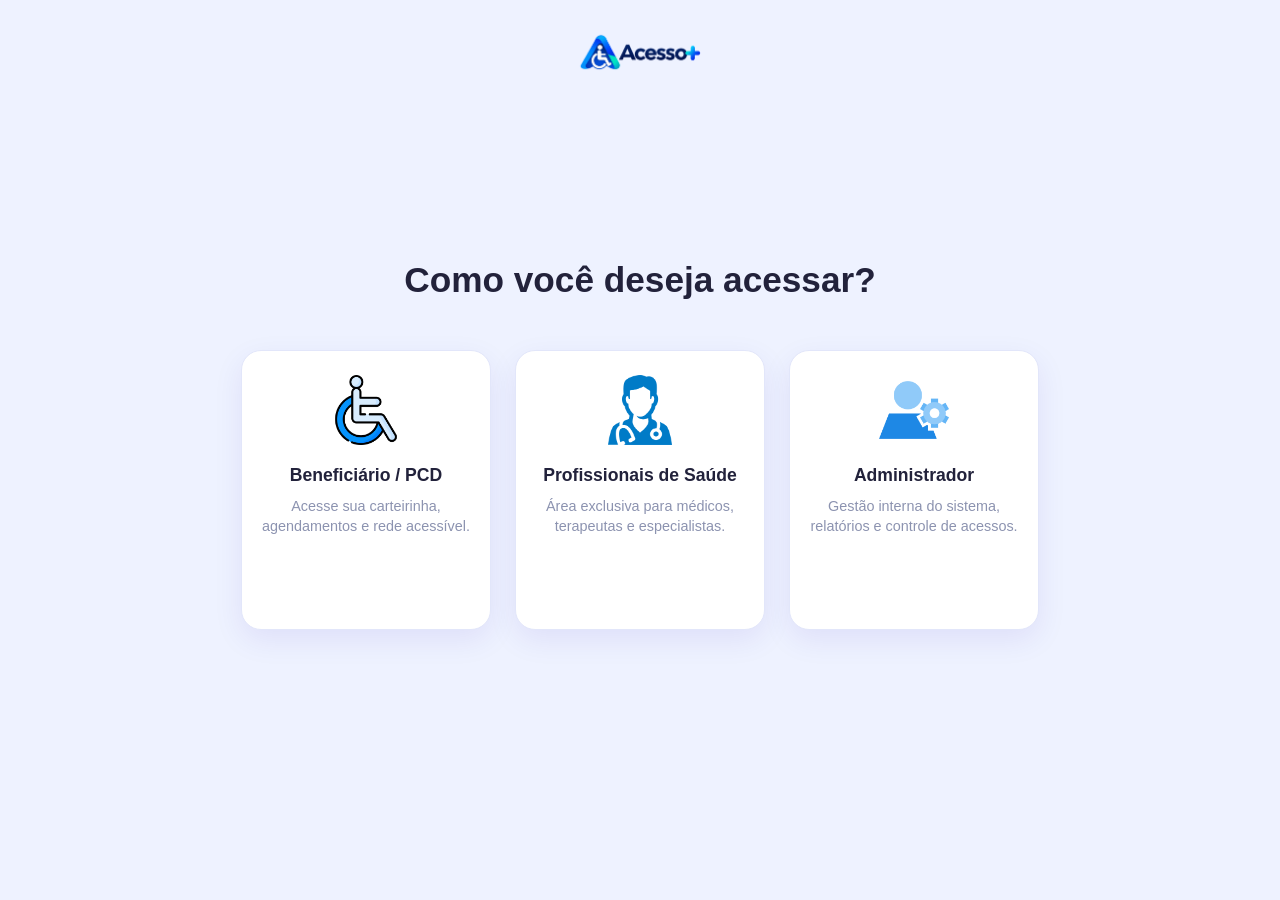
==== escolhaLogin.html @ d6312d25 "primeiro commit" ====
<!DOCTYPE html>
<html lang="pt-br">
<head>
    <meta charset="UTF-8">
    <meta name="viewport" content="width=device-width, initial-scale=1.0">
    <link rel="stylesheet" href="css/escolhaLogin.css">
    <title>Acesso+</title>
</head>
<body>

    <header>
        <a href="index.html" class="logo-card"><img src="img/logo.png" alt="Logo Acesso+ e Voltar para tela inicial" ></a>
    </header>

    <main>
        <h1>Como você deseja acessar?</h1>
        <div class="cards">
            <a href="loginUser.html" class="card-link">
                <div class="card-content">
                    <img src="img/pcd.png" alt="Imagem PCD" class="card-img">
                    <div class="card-body">
                        <h3 class="card-title">Beneficiário / PCD</h3>
                        <p class="card-description">Acesse sua carteirinha, agendamentos e rede acessível.</p>
                    </div>
                </div>
            </a>

            <a href="loginProfissional.html" class="card-link">
                <div class="card-content">
                    <img src="img/medico.png" alt="Imagem Médico" class="card-img">
                    <div class="card-body">
                        <h3 class="card-title">Profissionais de Saúde</h3>
                        <p class="card-description">Área exclusiva para médicos, terapeutas e especialistas.</p>
                    </div>
                </div>
            </a>

            <a href="#" class="card-link">
                <div class="card-content">
                    <img src="img/engrenagem-do-administrador.png" alt="Imagem Administrador" class="card-img">
                    <div class="card-body">
                        <h3 class="card-title">Administrador</h3>
                        <p class="card-description">Gestão interna do sistema, relatórios e controle de acessos.</p>
                    </div>
                </div>
            </a>

        </div>
    </main>
    <script src="js/escolhaLogin.js"></script>
</body>
</html>
---- css/escolhaLogin.css ----
* {
    box-sizing: border-box;
    margin: 0;
    padding: 0;
    font-family: "Roboto", sans-serif;
}

body {
    background-color: #eef2ff; /* Mantém a mesma cor de fundo das outras telas */
    min-height: 100vh;
    display: flex;
    justify-content: center;
    align-items: center;
}

.logo-card {
    position: absolute;
    top: 28px;                   
    left: 50%;                   
    transform: translateX(-50%); 
    z-index: 20;                 /* Garante que fique acima de tudo */
    display: inline-block;
    cursor: pointer;             
}

.logo-card img {
    height: 48px;                
    width: auto;
    display: block;
    transition: transform 0.2s ease;
}

.logo-card:hover img {
    transform: scale(1.05);      
}

main {
    text-align: center;
    width: 100%;
    max-width: 1200px;
    padding: 40px 20px;
}

h1 {
    margin-bottom: 40px;
    color: #22223B; /* Cor escura padrão da tipografia do seu sistema */
    font-size: 2.2rem;
    font-weight: 700;
}

.cards {
    display: flex;
    flex-wrap: wrap;
    justify-content: center;
    gap: 24px; /* Ajustado de 10vw para um espaçamento mais proporcional */
    padding: 10px;
}

/* Removido sublinhado e estilos padrões da tag <a> */
.card-link {
    text-decoration: none;
    color: inherit;
}

.card-content {
    width: 250px;
    min-height: 280px;
    display: flex;
    flex-direction: column;
    align-items: center;
    background-color: #ffffff;
    border-radius: 20px;
    box-shadow: 0 10px 30px rgba(56, 0, 176, 0.08); /* Mesma sombra usada nos inputs/cards */
    border: 1px solid #e2e6fa;
    padding: 24px 16px;
    transition: all 0.3s ease;
    cursor: pointer;
}

/* Efeito Hover suave */
.card-content:hover {
    transform: translateY(-6px);
    border-color: #5b86e5;
    box-shadow: 0 14px 35px rgba(91, 134, 229, 0.18);
}

.card-img {
    width: 70px;
    height: 70px;
    object-fit: contain;
    margin-bottom: 20px;
}

.card-body {
    padding: 0;
    text-align: center;
    width: 100%;
}

.card-title {
    font-size: 1.1rem;
    font-weight: 700;
    color: #22223B;
    margin-bottom: 10px;
    word-break: break-word;
}

.card-description {
    font-size: 0.9rem;
    color: #8c93b0; /* Mesma cor usada nos placeholders */
    line-height: 1.4;
}
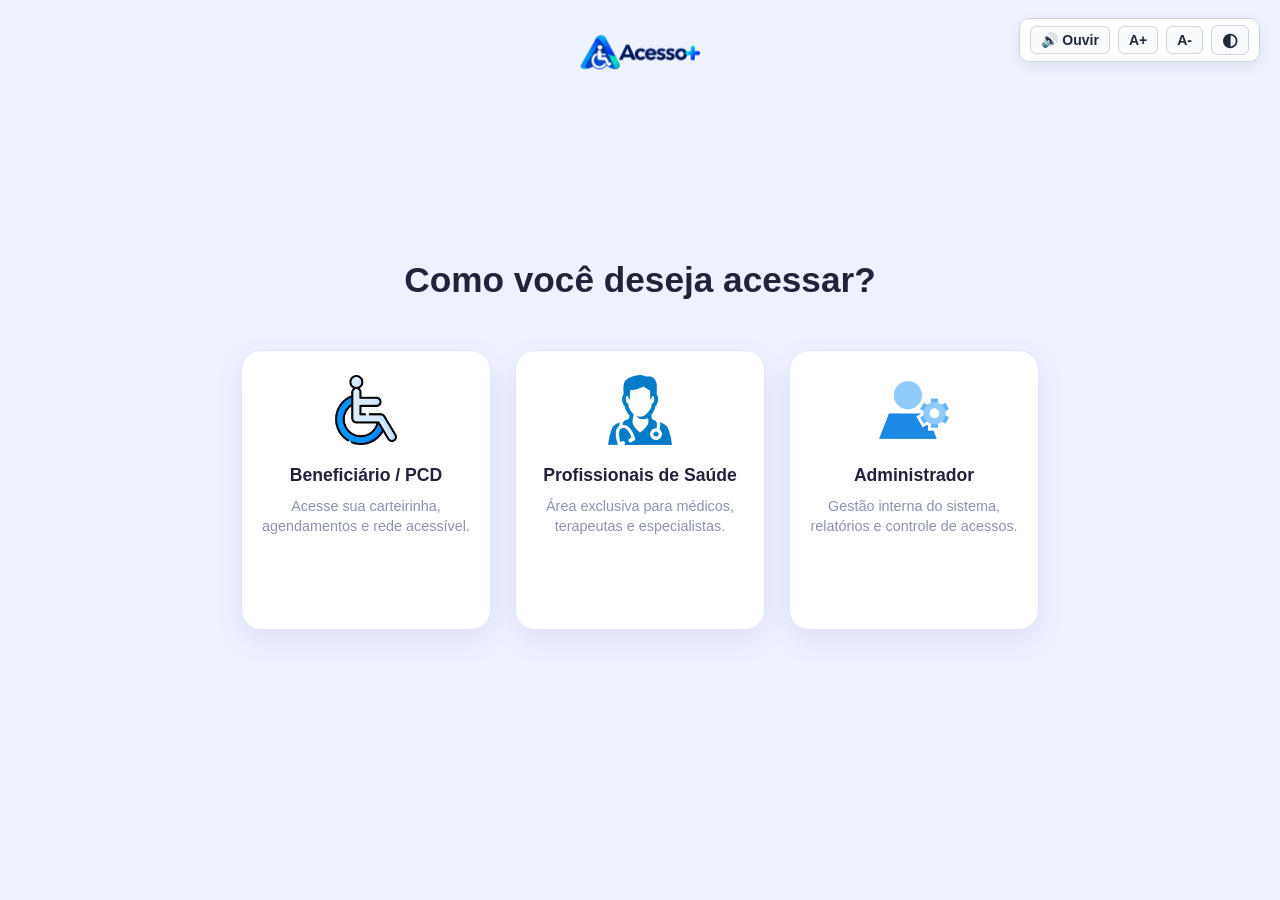
==== commit 7f3a457e: "feat: integração com Mercado Pago, módulo financeiro e acessibilidade global com VLibras" ====
--- a/escolhaLogin.html
+++ b/escolhaLogin.html
@@ -4,9 +4,17 @@
     <meta charset="UTF-8">
     <meta name="viewport" content="width=device-width, initial-scale=1.0">
     <link rel="stylesheet" href="css/escolhaLogin.css">
+    <link rel="stylesheet" href="css/acessibilidade.css">
     <title>Acesso+</title>
 </head>
 <body>
+
+    <div class="acessibilidade-botoes acessibilidade-flutuante" aria-label="Controles de acessibilidade">
+        <button type="button" id="btn-leitor-voz" onclick="ligarLeitorVoz()" title="Leitor de Tela" class="btn-acessibilidade">🔊 Ouvir</button>
+        <button type="button" onclick="mudarFonte(1)" title="Aumentar Texto" class="btn-acessibilidade">A+</button>
+        <button type="button" onclick="mudarFonte(-1)" title="Diminuir Texto" class="btn-acessibilidade">A-</button>
+        <button type="button" onclick="alternarContraste()" title="Modo Escuro/Alto Contraste" class="btn-acessibilidade icone">◐</button>
+    </div>
 
     <header>
         <a href="index.html" class="logo-card"><img src="img/logo.png" alt="Logo Acesso+ e Voltar para tela inicial" ></a>
@@ -47,6 +55,20 @@
 
         </div>
     </main>
+
+    <!-- Widget oficial VLibras (Tradução em Libras - Gov.br) -->
+    <div vw class="enabled">
+        <div vw-access-button class="active"></div>
+        <div vw-plugin-wrapper>
+            <div class="vw-plugin-top-wrapper"></div>
+        </div>
+    </div>
+    <script src="https://vlibras.gov.br/app/vlibras-plugin.js"></script>
+    <script>
+        new window.VLibras.Widget('https://vlibras.gov.br/app');
+    </script>
+
     <script src="js/escolhaLogin.js"></script>
+    <script src="js/acessibilidade.js"></script>
 </body>
 </html>
--- a/css/acessibilidade.css
+++ b/css/acessibilidade.css
@@ -0,0 +1,193 @@
+/* ---------- Botões de Acessibilidade (Home, Planos e Telas Públicas) ---------- */
+
+.acessibilidade-botoes {
+    display: flex;
+    gap: 8px;
+    align-items: center;
+}
+
+/* Versão flutuante para telas sem barra <nav> (Login, Escolha de Acesso, Recuperar Senha) */
+.acessibilidade-flutuante {
+    position: fixed;
+    top: 18px;
+    right: 20px;
+    z-index: 100;
+    background-color: rgba(255, 255, 255, 0.95);
+    padding: 6px 10px;
+    border-radius: 10px;
+    border: 1px solid #cbd5e1;
+    box-shadow: 0 4px 12px rgba(15, 23, 42, 0.08);
+}
+
+.btn-acessibilidade {
+    padding: 5px 10px;
+    cursor: pointer;
+    border-radius: 6px;
+    border: 1px solid #cbd5e1;
+    background-color: #f8fafc;
+    color: #1e293b;
+    font-weight: 700;
+    font-size: 14px;
+    width: auto !important;
+    height: auto !important;
+    margin: 0 !important;
+    transition: background-color 0.2s ease, color 0.2s ease, border-color 0.2s ease;
+}
+
+.btn-acessibilidade:hover,
+.btn-acessibilidade.ativo {
+    background-color: #2668D7;
+    color: #ffffff;
+    border-color: #2668D7;
+}
+
+.btn-acessibilidade.icone {
+    font-size: 18px;
+    line-height: 1;
+}
+
+/* ---------- Modo Alto Contraste ---------- */
+
+body.alto-contraste {
+    background-color: #121212 !important;
+    color: #ffffff !important;
+}
+
+body.alto-contraste nav,
+body.alto-contraste header,
+body.alto-contraste .planos-header,
+body.alto-contraste .quick-access,
+body.alto-contraste .card-content,
+body.alto-contraste .plano-card,
+body.alto-contraste footer,
+body.alto-contraste .containerPai,
+body.alto-contraste .card,
+body.alto-contraste .acessibilidade-flutuante {
+    background: #1e1e1e !important;
+    color: #ffffff !important;
+    border-color: #ffeb3b !important;
+}
+
+body.alto-contraste .plano-card.selecionado {
+    border: 2px solid #ffeb3b !important;
+    box-shadow: 0 0 0 2px rgba(255, 235, 59, 0.35) !important;
+}
+
+body.alto-contraste h1,
+body.alto-contraste h2,
+body.alto-contraste h3,
+body.alto-contraste h4,
+body.alto-contraste p,
+body.alto-contraste span,
+body.alto-contraste a,
+body.alto-contraste li,
+body.alto-contraste label {
+    color: #ffffff !important;
+}
+
+body.alto-contraste .hero-title .highlight,
+body.alto-contraste .preco,
+body.alto-contraste .esqueci-senha {
+    color: #ffeb3b !important;
+}
+
+body.alto-contraste .eyebrow {
+    background-color: #2a2a2a !important;
+    border-color: #ffeb3b !important;
+    color: #ffeb3b !important;
+}
+
+body.alto-contraste .divisor {
+    border-color: #444 !important;
+}
+
+body.alto-contraste .links-nav .link-ativo::after {
+    background-color: #ffeb3b !important;
+}
+
+body.alto-contraste .card::after {
+    background: #121212 !important;
+    border-left: 2px solid #ffeb3b !important;
+}
+
+body.alto-contraste .btn-nav,
+body.alto-contraste .btn-planos,
+body.alto-contraste .card form button,
+body.alto-contraste .loginButton,
+body.alto-contraste .cadastroButton {
+    background: #ffeb3b !important;
+    border: 2px solid #ffeb3b !important;
+    color: #000000 !important;
+    box-shadow: none !important;
+}
+
+body.alto-contraste .btn-nav:hover,
+body.alto-contraste .btn-planos:hover,
+body.alto-contraste .card form button:hover,
+body.alto-contraste .loginButton:hover,
+body.alto-contraste .cadastroButton:hover {
+    background: #ffffff !important;
+    border: 2px solid #ffffff !important;
+    color: #000000 !important;
+}
+
+body.alto-contraste .card input,
+body.alto-contraste .card select,
+body.alto-contraste .card textarea {
+    background-color: #2a2a2a !important;
+    color: #ffffff !important;
+    border: 1px solid #ffeb3b !important;
+}
+
+body.alto-contraste .card input::placeholder {
+    color: #cbd5e1 !important;
+}
+
+body.alto-contraste .btn-acessibilidade {
+    background-color: #2a2a2a !important;
+    color: #ffeb3b !important;
+    border-color: #ffeb3b !important;
+}
+
+body.alto-contraste .btn-acessibilidade:hover,
+body.alto-contraste .btn-acessibilidade.ativo {
+    background-color: #ffeb3b !important;
+    color: #000000 !important;
+}
+
+body.alto-contraste .card-img,
+body.alto-contraste .qa-item img {
+    background-color: #ffffff !important;
+    border: 2px solid #ffeb3b !important;
+    border-radius: 14px;
+    padding: 8px;
+}
+
+/* ---------- Responsividade ---------- */
+
+@media (max-width: 900px) {
+    nav {
+        flex-wrap: wrap;
+        gap: 14px;
+    }
+
+    .acessibilidade-botoes:not(.acessibilidade-flutuante) {
+        order: 3;
+        width: 100%;
+        justify-content: center;
+    }
+}
+
+@media (max-width: 600px) {
+    .acessibilidade-flutuante {
+        top: 10px;
+        right: 10px;
+        padding: 4px 6px;
+        gap: 4px;
+    }
+
+    .acessibilidade-flutuante .btn-acessibilidade {
+        font-size: 12px;
+        padding: 4px 7px;
+    }
+}
